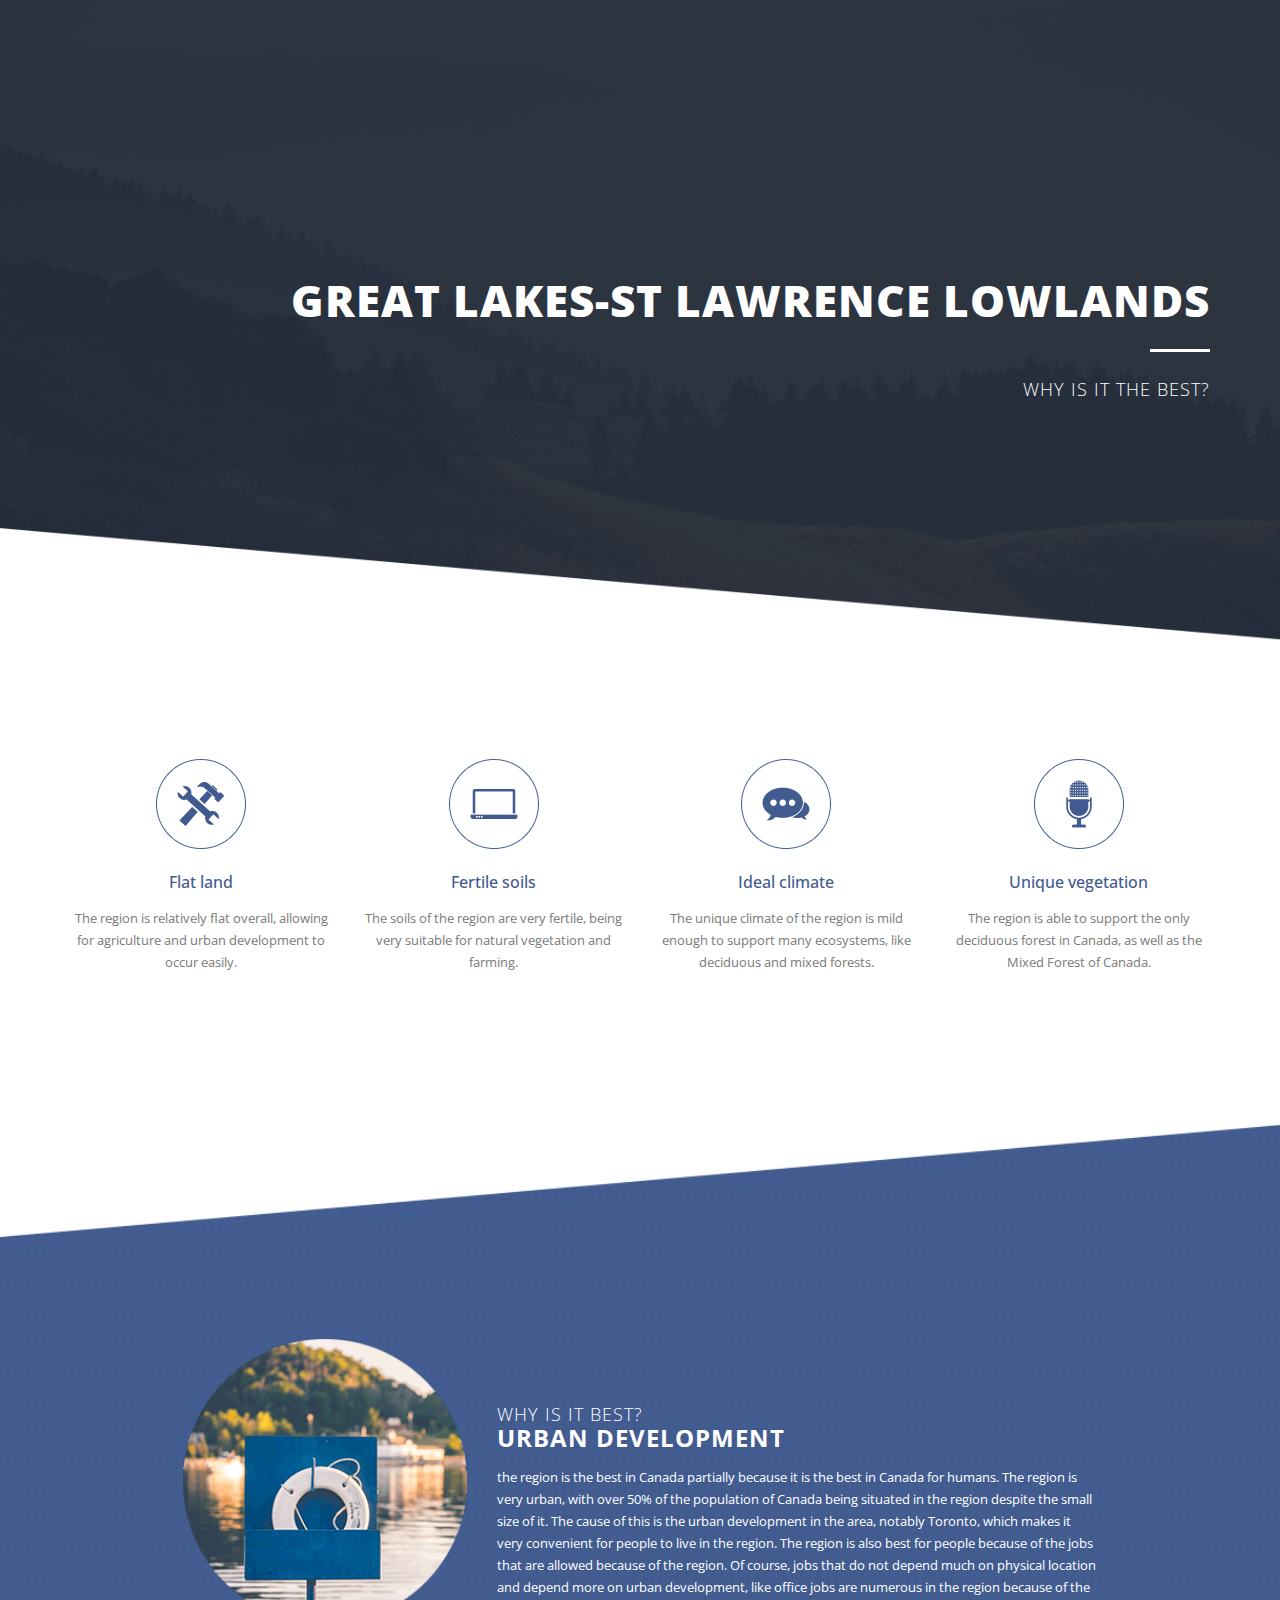
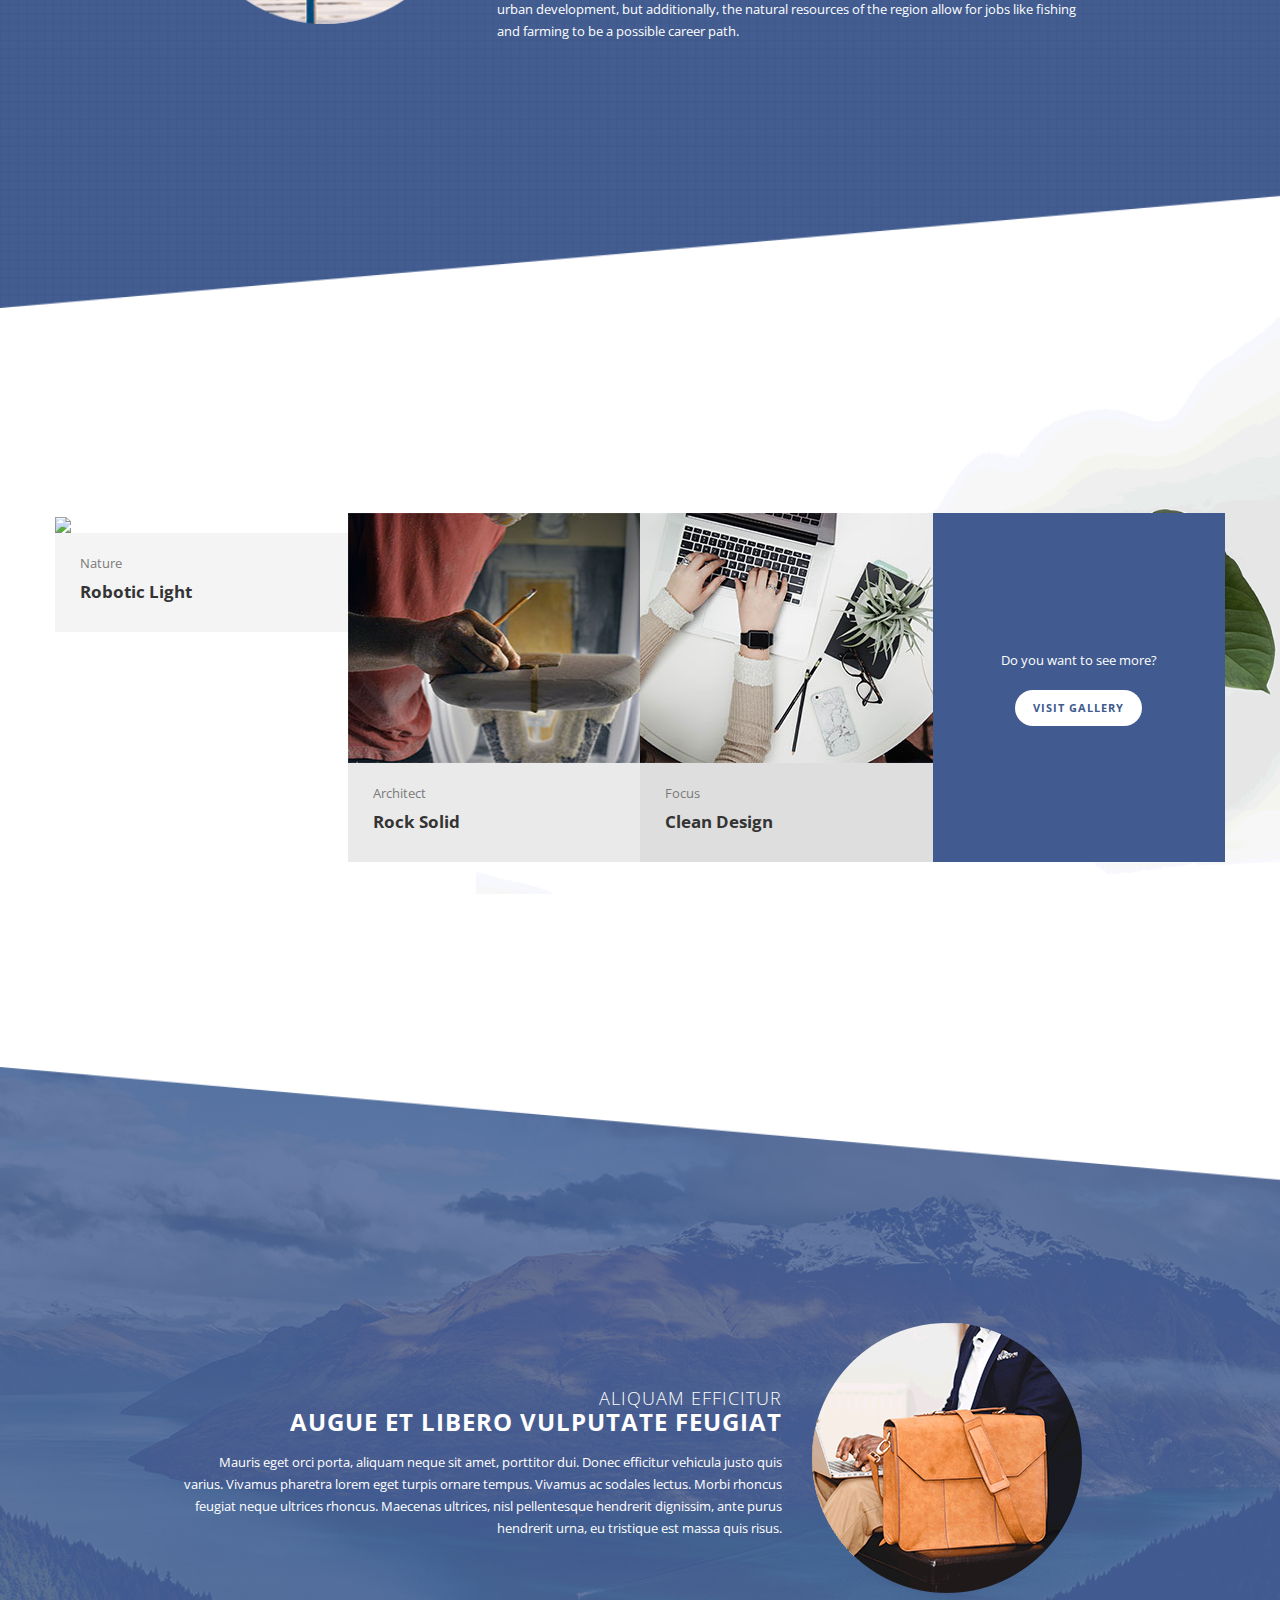
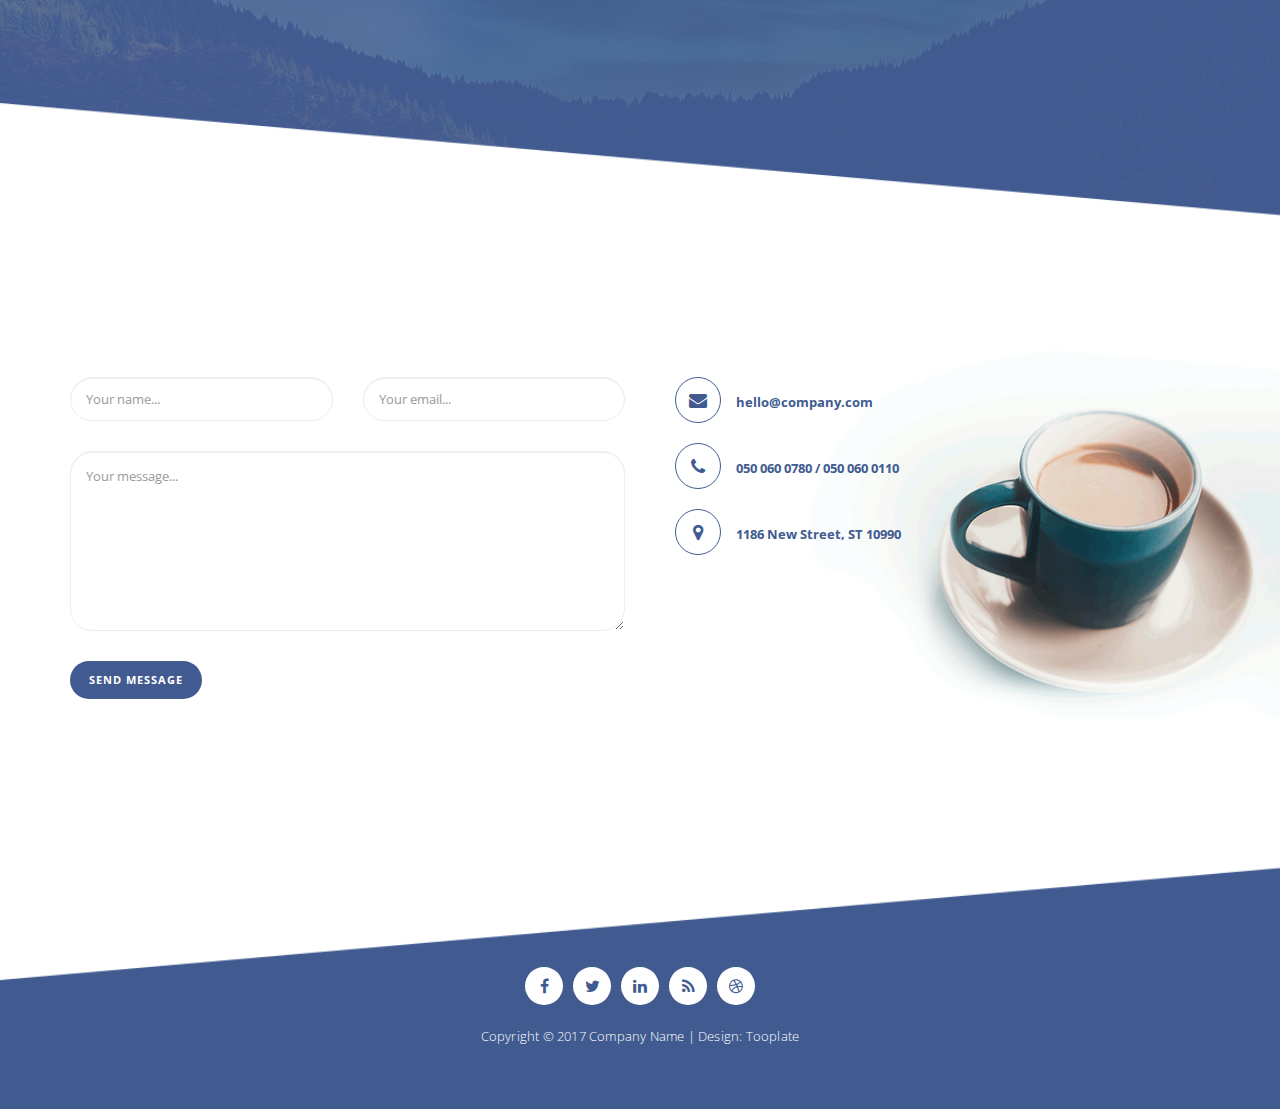
==== 2091_ziggy/index.html @ ff15c9c8 "Add files via upload" ====
<!doctype html>
<!--[if lt IE 7]>      <html class="no-js lt-ie9 lt-ie8 lt-ie7" lang=""> <![endif]-->
<!--[if IE 7]>         <html class="no-js lt-ie9 lt-ie8" lang=""> <![endif]-->
<!--[if IE 8]>         <html class="no-js lt-ie9" lang=""> <![endif]-->
<!--[if gt IE 8]><!--> <html class="no-js" lang=""> <!--<![endif]-->
    <head>
        <meta charset="utf-8">
        <meta http-equiv="X-UA-Compatible" content="IE=edge,chrome=1">
<!--

Template 2091 Ziggy

http://www.tooplate.com/view/2091-ziggy

-->
        <title>Ziggy HTML Template</title>
        <meta name="description" content="">
        <meta name="viewport" content="width=device-width, initial-scale=1">
        
        <link href="https://fonts.googleapis.com/css?family=Open+Sans:300,400,600,700,800" rel="stylesheet">
        <link rel="apple-touch-icon" href="apple-touch-icon.png">

        <link rel="stylesheet" href="css/bootstrap.min.css">
        <link rel="stylesheet" href="css/bootstrap-theme.min.css">
        <link rel="stylesheet" href="css/fontAwesome.css">
        <link rel="stylesheet" href="css/tooplate-style.css">

        <script src="js/vendor/modernizr-2.8.3-respond-1.4.2.min.js"></script>
    </head>
    <body>
        

        <section class="first-section">
          <div class="container">
            <div class="row">
              <div class="col-md-12">
                <div class="text-content">
                  <h2>Great Lakes-St Lawrence Lowlands</h2>
                  <div class="line-dec"></div>
                  <span>Why is it the best?</span>
                </div>
              </div>
            </div>
          </div>
        </section>

        <section class="second-section">
          <div class="container">
            <div class="row">
              <div class="col-md-3 col-sm-6">
                <div class="service-item">
                  <div class="icon">
                    <img src="img/first-icon.png" alt="">
                  </div>
                  <h4>Flat land</h4>
                  <p>The region is relatively flat overall, allowing for agriculture and urban development to occur easily.</p>
                </div>
              </div>
              <div class="col-md-3 col-sm-6">
                <div class="service-item">
                  <div class="icon">
                    <img src="img/second-icon.png" alt="">
                  </div>
                  <h4>Fertile soils</h4>
                  <p>The soils of the region are very fertile, being very suitable for natural vegetation and farming.</p>
                </div>
              </div>
              <div class="col-md-3 col-sm-6">
                <div class="service-item">
                  <div class="icon">
                    <img src="img/third-icon.png" alt="">
                  </div>
                  <h4>Ideal climate</h4>
                  <p>The unique climate of the region is mild enough to support many ecosystems, like deciduous and mixed forests.</p>
                </div>
              </div>
              <div class="col-md-3 col-sm-6">
                <div class="service-item">
                  <div class="icon">
                    <img src="img/fourth-icon.png" alt="">
                  </div>
                  <h4>Unique vegetation</h4>
                  <p>The region is able to support the only deciduous forest in Canada, as well as the Mixed Forest of Canada.</p>
                </div>
              </div>
            </div>
          </div>
        </section>

        <section class="third-section">
          <div class="container">
            <div class="row">
              <div class="col-md-10 col-md-offset-1">
                <div class="left-image col-md-4">
                  <img src="img/left-image.png" alt="">
                </div>
                <div class="right-text col-md-8">
                  <h4><em>Why is it best?</em><br>Urban Development</h4>
                  <p>the region is the best in Canada partially because it is the best in Canada for humans. The region is very urban, with over 50% of the population of Canada being situated in the region despite the small size of it. The cause of this is the urban development in the area, notably Toronto, which makes it very convenient for people to live in the region. The region is also best for people because of the jobs that are allowed because of the region. Of course, jobs that do not depend much on physical location and depend more on urban development, like office jobs are numerous in the region because of the urban development, but additionally, the natural resources of the region allow for jobs like fishing and farming to be a possible career path. 
                  </p>
                </div>
              </div>
            </div>
          </div>
        </section>

        <section class="fourth-section">
          <div class="container">
            <div class="row">
              <div class="col-md-3 col-sm-6">
                <div class="portfolio-item first-item">
                  <div class="image">
                    <a href="https://www.nps.gov/im/ncrn/images/I-M_20061027_AutumnColors_51_lg.jpg?maxwidth=1200&autorotate=false" data-lightbox="image-1"><img src="https://www.nps.gov/im/ncrn/images/I-M_20061027_AutumnColors_51_lg.jpg?maxwidth=1200&autorotate=false"></a>
                  </div>
                  <div class="text">
                    <span>Nature</span>
                    <h4>Robotic Light</h4>
                  </div>
                </div>
              </div>
              <div class="col-md-3 col-sm-6">
                <div class="portfolio-item second-item">
                  <div class="image">
                    <a href="img/02-big-item.jpg" data-lightbox="image-1"><img src="img/second-item.jpg"></a>
                  </div>
                  <div class="text">
                    <span>Architect</span>
                    <h4>Rock Solid</h4>
                  </div>
                </div>
              </div>
              <div class="col-md-3 col-sm-6">
                <div class="portfolio-item third-item">
                  <div class="image">
                    <a href="img/03-big-item.jpg" data-lightbox="image-1"><img src="img/third-item.jpg"></a>
                  </div>
                  <div class="text">
                    <span>Focus</span>
                    <h4>Clean Design</h4>
                  </div>
                </div>
              </div>
              <div class="col-md-3 col-sm-6">
                <div class="send-to-portfolio">
                  <span>Do you want to see more?</span>
                  <div class="primary-button">
                    <a href="portfolio-page.html">Visit gallery</a>
                  </div>
                </div>
              </div>
            </div>
          </div>
        </section>

        <section class="fivth-section">
          <div class="container">
            <div class="row">
              <div class="col-md-10 col-md-offset-1"> 
                <div class="left-text col-md-8">
                  <h4><em>Aliquam efficitur</em><br>augue et libero vulputate feugiat</h4>
                  <p>Mauris eget orci porta, aliquam neque sit amet, porttitor dui. Donec efficitur vehicula justo quis varius. Vivamus pharetra lorem eget turpis ornare tempus. Vivamus ac sodales lectus. Morbi rhoncus feugiat neque ultrices rhoncus. Maecenas ultrices, nisl pellentesque hendrerit dignissim, ante purus hendrerit urna, eu tristique est massa quis risus.</p>
                </div>
                <div class="right-image col-md-4">
                  <img src="img/right-image.png" alt="">
                </div>
              </div>
            </div>
          </div>
        </section>

        <section class="sixth-section">
          <div class="container">
            <div class="row">
              <div class="col-md-6">
                <div class="row">
                  <form id="contact" action="" method="post">
                    <div class="col-md-6">
                      <fieldset>
                        <input name="name" type="text" class="form-control" id="name" placeholder="Your name..." required>
                      </fieldset>
                    </div>
                    <div class="col-md-6">
                      <fieldset>
                        <input name="email" type="email" class="form-control" id="email" placeholder="Your email..." required>
                      </fieldset>
                    </div>
                    <div class="col-md-12">
                      <fieldset>
                        <textarea name="message" rows="6" class="form-control" id="message" placeholder="Your message..." required></textarea>
                      </fieldset>
                    </div>
                    <div class="col-md-12">
                      <fieldset>
                        <button type="submit" id="form-submit" class="btn">Send Message</button>
                      </fieldset>
                    </div>
                  </form>
                </div>
              </div>
              <div class="col-md-5">
                <div class="right-info">
                  <ul>
                    <li><a href="#"><i class="fa fa-envelope"></i>hello@company.com</a></li>
                    <li><a href="#"><i class="fa fa-phone"></i>050 060 0780 / 050 060 0110</a></li>
                    <li><a href="#"><i class="fa fa-map-marker"></i>1186 New Street, ST 10990</a></li>
                  </ul>
                </div>
              </div>
            </div>
          </div>
        </section>

        <footer>
          <div class="container">
            <div class="row">
              <div class="col-md-12">
                <ul>
                  <li><a href="#"><i class="fa fa-facebook"></i></a></li>
                  <li><a href="#"><i class="fa fa-twitter"></i></a></li>
                  <li><a href="#"><i class="fa fa-linkedin"></i></a></li>
                  <li><a href="#"><i class="fa fa-rss"></i></a></li>
                  <li><a href="#"><i class="fa fa-dribbble"></i></a></li>
                </ul>
                <p>Copyright &copy; 2017 Company Name 
                        
                        | Design: Tooplate</p>
              </div>
            </div>
          </div>
        </footer>

        <script src="//ajax.googleapis.com/ajax/libs/jquery/1.11.2/jquery.min.js"></script>
        <script>window.jQuery || document.write('<script src="js/vendor/jquery-1.11.2.min.js"><\/script>')</script>

        <script src="js/vendor/bootstrap.min.js"></script>

        <script src="js/plugins.js"></script>
        <script src="js/main.js"></script>

    </body>
</html>
---- 2091_ziggy/css/tooplate-style.css ----
/* 

Template 2091 Ziggy

http://www.tooplate.com/view/2091-ziggy

*/

/*============
BASIC STYLE
============*/

ul {
	padding: 0;
	margin: 0;
	list-style: none;
}

body {
	font-family: 'Open Sans', sans-serif;
}

p {
	font-size: 13px;
	color: #7a7a7a;
	line-height: 22px;
}

.primary-button a {
	text-decoration: none;
	padding: 10px 18px;
	display: inline-block;
	border-radius: 24px;
	font-size: 11px;
	text-transform: uppercase;
	font-weight: 700;
	letter-spacing: 1px;
}


/* ======================
----- FIRST SECTION------
=======================*/

.first-section {
	background-image: url(../img/first-section-bg.png);
	background-size: cover;
	width: 100%;
	background-repeat: no-repeat;
	padding: 20% 0px 20% 0px;
}

.first-section .text-content {
	text-align: right;
	color: #fff;
}

.first-section .text-content h2 {
	font-size: 44px;
	text-transform: uppercase;
	font-weight: 900;
	letter-spacing: 1px;
}

.first-section .text-content .line-dec {
	width: 60px;
	height: 3px;
	background-color: #fff;
	margin: 25px 0px 25px auto;
}

.first-section .text-content span {
	font-size: 18px;
	text-transform: uppercase;
	font-weight: 300;
	letter-spacing: 1px;
}


/* ======================
---- SECOND SECTION------
=======================*/

.second-section {
	padding: 100px 0px;
}

.second-section .service-item {
	text-align: center;
}

.second-section .service-item .icon img {
	max-width: 100%;
	overflow: hidden;
}

.second-section h4 {
	font-size: 16px;
	color: #415b90;
	margin-top: 25px;
	margin-bottom: 15px;
}


/* ======================
----- THIRD SECTION------
=======================*/

.third-section {
	background-image: url(../img/third-section-bg.png);
	background-size: cover;
	width: 100%;
	background-repeat: no-repeat;
	padding: 20% 0px;
}

.third-section .left-image img {
	width: 100%;
	overflow: hidden;
	text-align: center;
}

.third-section .right-text {
	display: inline;
}

.third-section em {
	font-size: 18px;
	font-style: normal;
	font-weight: 300;
}

.third-section h4 {
	margin-top: 60px;
	color: #fff;
	font-size: 24px;
	font-weight: 700;
	text-transform: uppercase;
	letter-spacing: 1px;
}

.third-section p {
	color: #fff;
	margin-top: 15px;
}


/* ======================
---- FOURTH SECTION -----
=======================*/

.fourth-section {
	background-image: url(../img/fourth-section-bg.png);
	background-size: cover;
	width: 100%;
	background-repeat: no-repeat;
	padding: 16% 0px;
}

.fourth-section .col-md-3 {
	padding-left: 0px;
	padding-right: 0px;
}

.fourth-section .portfolio-item img {
	width: 100%;
	overflow: hidden;
}

.fourth-section .first-item .text {
	background-color: #f4f4f4;
}

.fourth-section .second-item .text {
	background-color: #eaeaea;
}

.fourth-section .third-item .text {
	background-color: #dedede;
}

.fourth-section .portfolio-item .text {
	padding: 20px 25px;
}

.fourth-section .portfolio-item .text span {
	font-size: 13px;
	color: #7a7a7a;
}

.fourth-section .portfolio-item .text h4 {
	font-size: 17px;
	color: #343434;
	font-weight: 700;
}

.fourth-section .send-to-portfolio {
	background-color: #415b90;
	text-align: center;
	padding:  46.7% 0px;
}

.fourth-section .send-to-portfolio span {
	display: inline-block;
	font-size: 13px;
	color: #fff;
}

.fourth-section .send-to-portfolio .primary-button {
	margin-top: 20px;
}

.fourth-section .send-to-portfolio .primary-button a {
	background-color: #fff;
	color: #415b90;
}

.fourth-section .send-to-portfolio .primary-button a:hover {
	background-color: #22304d;
	color: #fff;
	transition: all 0.3s;
}


/* ======================
----- FIVTH SECTION------
=======================*/

.fivth-section {
	background-image: url(../img/fivth-section-bg.png);
	background-size: cover;
	width: 100%;
	background-repeat: no-repeat;
	padding: 20% 0px;
}

.fivth-section .right-image {
	display: inline;
}

.fivth-section .right-image img {
	max-width: 100%;
	overflow: hidden;
	text-align: center;
}

.fivth-section .left-text {
	display: inline;
	text-align: right;
}

.fivth-section em {
	font-size: 18px;
	font-style: normal;
	font-weight: 300;
}

.fivth-section h4 {
	margin-top: 60px;
	color: #fff;
	font-size: 24px;
	font-weight: 700;
	text-transform: uppercase;
	letter-spacing: 1px;
}

.fivth-section p {
	color: #fff;
	margin-top: 15px;
}


/* ======================
----- SIXTH SECTION------
=======================*/

.sixth-section {
	background-image: url(../img/sixth-section-bg.png);
	background-size: cover;
	width: 100%;
	background-repeat: no-repeat;
	padding: 10% 0px;
}

.sixth-section input {
	padding-left: 15px;
	font-size: 13px;
	color: #7a7a7a;
	border: 1px solid #eee;
	outline: none;
	height: 44px;
	border-radius: 22px;
	width: 100%;
	margin-bottom: 30px;
}

.sixth-section textarea {
	border-radius: 22px;
	border: 1px solid #eee;
	padding: 15px;
	font-size: 13px;
	color: #7a7a7a;
	outline: none;
	margin-bottom: 25px;
	height: 180px;
	max-height: 250px;
	width: 100%;
	max-width: 100%;
	max-height: 240px;
	display: inline-block;
}

.sixth-section button {
	text-decoration: none;
	padding: 10px 18px;
	display: inline-block;
	border-radius: 24px;
	font-size: 11px;
	text-transform: uppercase;
	font-weight: 700;
	background-color: #415b90;
	color: #fff;
	letter-spacing: 1px;
}

.sixth-section button:hover {
	color: #fff;
	background-color: #22304d;
	transition: all 0.3s;
}

.sixth-section .right-info {
	margin-left: 20px;
}

.sixth-section .right-info ul {
	padding: 0;
	margin: 0;
	list-style: none;
}

.sixth-section .right-info ul li {
	display: block;
	font-size: 13px;
	font-weight: 700;
	color: #415b90;
	margin-bottom: 20px;
}

.sixth-section .right-info ul li a {
	text-decoration: none;
	color: #415b90;
}

.sixth-section .right-info ul li i {
	margin-right: 15px;
	display: inline-block;
	width: 46px;
	height: 46px;
	line-height: 46px;
	text-align: center;
	color: #415b90;
	border-radius: 50%;
	border: 1px solid #415b90;
	font-size: 18px;
}

/* ======================
----- FOOTER SECTION ----
=======================*/

footer {
	text-align: center;
	background-image: url(../img/footer-bg.png);
	background-size: cover;
	width: 100%;
	background-repeat: no-repeat;
	padding: 11% 0px 4% 0px;
}

footer ul {
	padding: 0;
	margin: 0;
	list-style: none;
}

footer ul li {
	display: inline-block;
	margin: 0 3px;
}

footer ul li a {
	font-size: 16px;
	color: #415b90;
	display: inline-block;
	width: 38px;
	height: 38px;
	line-height: 38px;
	text-align: center;
	background-color: #fff;
	border-radius: 50%;
}

footer ul li a:hover {
	background-color: #22304d;
	color: #415b90;
	transition: all 0.3s;
}

footer p {
	margin-top: 20px;
	font-size: 13px;
	font-weight: 300;
	letter-spacing: 0.2px;
	color: #fff;
}

footer em {
	font-style: normal;
	font-weight: 600;
}

footer a {
	color: #fff;
}

footer a:hover {
	color: #3CF;
}


/* =====================
----- GALLERY PAGE -----
======================*/

.first-gallery-section {
	background-image: url(../img/heading-bg.png);
	background-size: cover;
	width: 100%;
	background-repeat: no-repeat;
	padding: 10% 0px 15% 0px;
}

.first-gallery-section .text-content {
	text-align: right;
	color: #fff;
}

.first-gallery-section .text-content h2 {
	font-size: 44px;
	text-transform: uppercase;
	font-weight: 900;
	letter-spacing: 1px;
}

.first-gallery-section .text-content .line-dec {
	width: 60px;
	height: 3px;
	background-color: #fff;
	margin: 25px 0px 25px auto;
}

.first-gallery-section .text-content span {
	font-size: 18px;
	text-transform: uppercase;
	font-weight: 300;
	letter-spacing: 1px;
}

.send-to-home  {
	margin-top: 100px;
	margin-bottom: 50px;
}

.send-to-home .back-to-home {
	background-color: #415b90;
	text-align: center;
	padding: 45px 0px;
}

.send-to-home .back-to-home span {
	display: inline-block;
	font-size: 13px;
	color: #fff;
}

.send-to-home .back-to-home .primary-button {
	margin-top: 20px;
}

.send-to-home .back-to-home .primary-button a {
	background-color: #fff;
	color: #415b90;
}

.send-to-home .back-to-home .primary-button a:hover {
	background-color: #22304d;
	color: #fff;
	transition: all 0.3s;
}

.filter-categories {
  text-align: center;
  margin-bottom: 20px;
  margin-top: 10px;
}

.filter-categories ul li {
  margin: 0px 5px 15px 5px;
  display: inline-block;
}

.filter-categories ul li span {
  cursor: pointer;
  color: #7a7a7a;
  border-radius: 25px;
  background: white;
  display: inline-block;
  border: 1px solid #ddd;
  padding: 10px 18px;
  font-size: 11px;
  text-transform: uppercase;
  font-weight: 700;
}

.filter-categories ul li.active span {
  background: #415b90;
  color: white;
  border: 1px solid #415b90;
}

.projects-holder .mix {
  display: none;
}

.content-wrapper {
	margin-bottom: 100px;
	text-align: center;
}

.content-wrapper .portfolio-items {
	margin-top: 30px;
}

.content-wrapper ul {
	padding: 0;
	margin: 0;
	list-style: none;
}

.content-wrapper .project-item {
	margin-top: 25px;
}

.content-wrapper .project-item img {
	width: 100%;
	overflow: hidden;
}

.content-wrapper .project-item .text {
	text-align: left;
	padding: 20px 25px;
	background-color: #f4f4f4;
}

.content-wrapper .project-item .text span {
	font-size: 13px;
	color: #7a7a7a;
}

.content-wrapper .project-item .text h4 {
	font-size: 17px;
	color: #343434;
	font-weight: 700;
}


/* ======================
-- RESPONSIVE SECTION ---
=======================*/

@media (max-width: 1200px){

	.fourth-section .send-to-portfolio {
		padding:  47.5% 0px;
	}

	.gallery-page .portfolio-items  {
		margin-right: 15px;
	}

}

@media (max-width: 992px){

	.fourth-section .send-to-portfolio {
		padding:  45.8% 0px;
	}

	.third-section {
		text-align: center;
	}

	.third-section .right-text {
		text-align: left;
	}

	.third-section .left-image img {
		width: 50%;
	}

	.fivth-section {
		text-align: center;
	}

	.fivth-section .left-text {
		text-align: left;
	}

	.fivth-section .right-image img {
		margin-top: 30px;
		width: 50%;
	}

	.sixth-section .right-info {
		text-align: left;
		margin-left: 0px;
		margin-top: 45px;
	}

}

@media (max-width: 850px){

	.send-to-home  {
		margin-top: 80px;
	}

	.first-gallery-section {
		padding: 10% 0px 40% 0px;
	}

	.first-section {
		padding: 150px 0px 200px 0px;
	}

	.first-section .text-content {
		text-align: center;
	}

	.first-section .text-content .line-dec {
		margin: 25px auto;
	}

	.second-section {
		padding: 50px 0px 0px 0px;
	}

	.second-section .service-item {
		margin-bottom: 50px;
	}

	.third-section {
		margin-top: -50px;
		text-align: center;
		padding: 250px 0px 150px 0px;
	}

	.third-section .right-text {
		text-align: left;
	}

	.fourth-section {
		padding: 150px 0px;
	}

	.fourth-section .col-md-3 {
		padding-left: 15px;
		padding-right: 15px;
	}

	.fourth-section .portfolio-item {
		margin-bottom: 30px;
	}

	.fourth-section .send-to-portfolio {
		padding:  46% 0px;
	}

	.fivth-section {
		text-align: center;
		padding: 50px 0px 250px 0px;
	}

	.fivth-section .left-text {
		text-align: left;
		margin-bottom: 30px;
		display: inline-block;
	}

	.sixth-section {
		text-align: center;
		padding: 0px 0px 0px 0px;
	}

	.sixth-section .right-info {
		text-align: left;
		margin-left: 0px;
		margin-top: 45px;
	}

	footer {
		margin-top: -50px;
		padding: 200px 0px 20px 0px;
	}
}


@media (max-width: 590px){

	.third-section {
		text-align: center;
	}

	.third-section .left-image img {
		width: 80%;
	}

	.fivth-section {
		text-align: center;
	}

	.fivth-section .right-image img {
		width: 80%;
	}
	
}

/*========================================
----------- LIGHT BOX STYLE ------------
========================================*/

/* Preload images */
body:after {
  content: url(../img/close.png) url(../img/loading.gif) url(../img/prev.png) url(../img/next.png);
  display: none;
}

body.lb-disable-scrolling {
  overflow: hidden;
}

.lightboxOverlay {
  position: absolute;
  top: 0;
  left: 0;
  z-index: 9999;
  background-color: black;
  filter: progid:DXImageTransform.Microsoft.Alpha(Opacity=80);
  opacity: 0.8;
  display: none;
}

.lightbox {
  position: absolute;
  margin-top: 5%;
  left: 0;
  width: 100%;
  z-index: 10000;
  text-align: center;
  line-height: 0;
  font-weight: normal;
}

.lightbox .lb-image {
  display: block;
  height: auto;
  max-width: inherit;
  max-height: none;
  border-radius: 3px;

  /* Image border */
  border: 4px solid white;
}

.lightbox a img {
  border: none;
}

.lb-outerContainer {
  position: relative;
  *zoom: 1;
  width: 250px;
  height: 250px;
  margin: 0 auto;
  border-radius: 4px;

  /* Background color behind image.
     This is visible during transitions. */
  background-color: white;
}

.lb-outerContainer:after {
  content: "";
  display: table;
  clear: both;
}

.lb-loader {
  position: absolute;
  top: 43%;
  left: 0;
  height: 25%;
  width: 100%;
  text-align: center;
  line-height: 0;
}

.lb-cancel {
  display: block;
  width: 32px;
  height: 32px;
  margin: 0 auto;
  background: url(../img/loading.gif) no-repeat;
}

.lb-nav {
  position: absolute;
  top: 0;
  left: 0;
  height: 100%;
  width: 100%;
  z-index: 10;
}

.lb-container > .nav {
  left: 0;
}

.lb-nav a {
  outline: none;
  background-image: url('[data-uri]');
}

.lb-prev, .lb-next {
  height: 100%;
  cursor: pointer;
  display: block;
}

.lb-nav a.lb-prev {
  width: 34%;
  left: 0;
  float: left;
  background: url(../img/prev.png) left 48% no-repeat;
  filter: progid:DXImageTransform.Microsoft.Alpha(Opacity=0);
  opacity: 0;
  -webkit-transition: opacity 0.6s;
  -moz-transition: opacity 0.6s;
  -o-transition: opacity 0.6s;
  transition: opacity 0.6s;
}

.lb-nav a.lb-prev:hover {
  filter: progid:DXImageTransform.Microsoft.Alpha(Opacity=100);
  opacity: 1;
}

.lb-nav a.lb-next {
  width: 64%;
  right: 0;
  float: right;
  background: url(../img/next.png) right 48% no-repeat;
  filter: progid:DXImageTransform.Microsoft.Alpha(Opacity=0);
  opacity: 0;
  -webkit-transition: opacity 0.6s;
  -moz-transition: opacity 0.6s;
  -o-transition: opacity 0.6s;
  transition: opacity 0.6s;
}

.lb-nav a.lb-next:hover {
  filter: progid:DXImageTransform.Microsoft.Alpha(Opacity=100);
  opacity: 1;
}

.lb-dataContainer {
  margin: 0 auto;
  padding-top: 5px;
  *zoom: 1;
  width: 100%;
  -moz-border-radius-bottomleft: 4px;
  -webkit-border-bottom-left-radius: 4px;
  border-bottom-left-radius: 4px;
  -moz-border-radius-bottomright: 4px;
  -webkit-border-bottom-right-radius: 4px;
  border-bottom-right-radius: 4px;
}

.lb-dataContainer:after {
  content: "";
  display: table;
  clear: both;
}

.lb-data {
  padding: 0 4px;
  color: #ccc;
}

.lb-data .lb-details {
  width: 85%;
  float: left;
  text-align: left;
  line-height: 1.1em;
}

.lb-data .lb-caption {
  font-size: 13px;
  font-weight: bold;
  line-height: 1em;
}

.lb-data .lb-caption a {
  color: #4ae;
}

.lb-data .lb-number {
  display: block;
  clear: left;
  padding-bottom: 1em;
  font-size: 12px;
  color: #999999;
}

.lb-data .lb-close {
  display: block;
  float: right;
  width: 30px;
  height: 30px;
  background: url(../img/close.png) top right no-repeat;
  text-align: right;
  outline: none;
  filter: progid:DXImageTransform.Microsoft.Alpha(Opacity=70);
  opacity: 0.7;
  -webkit-transition: opacity 0.2s;
  -moz-transition: opacity 0.2s;
  -o-transition: opacity 0.2s;
  transition: opacity 0.2s;
}

.lb-data .lb-close:hover {
  cursor: pointer;
  filter: progid:DXImageTransform.Microsoft.Alpha(Opacity=100);
  opacity: 1;
}
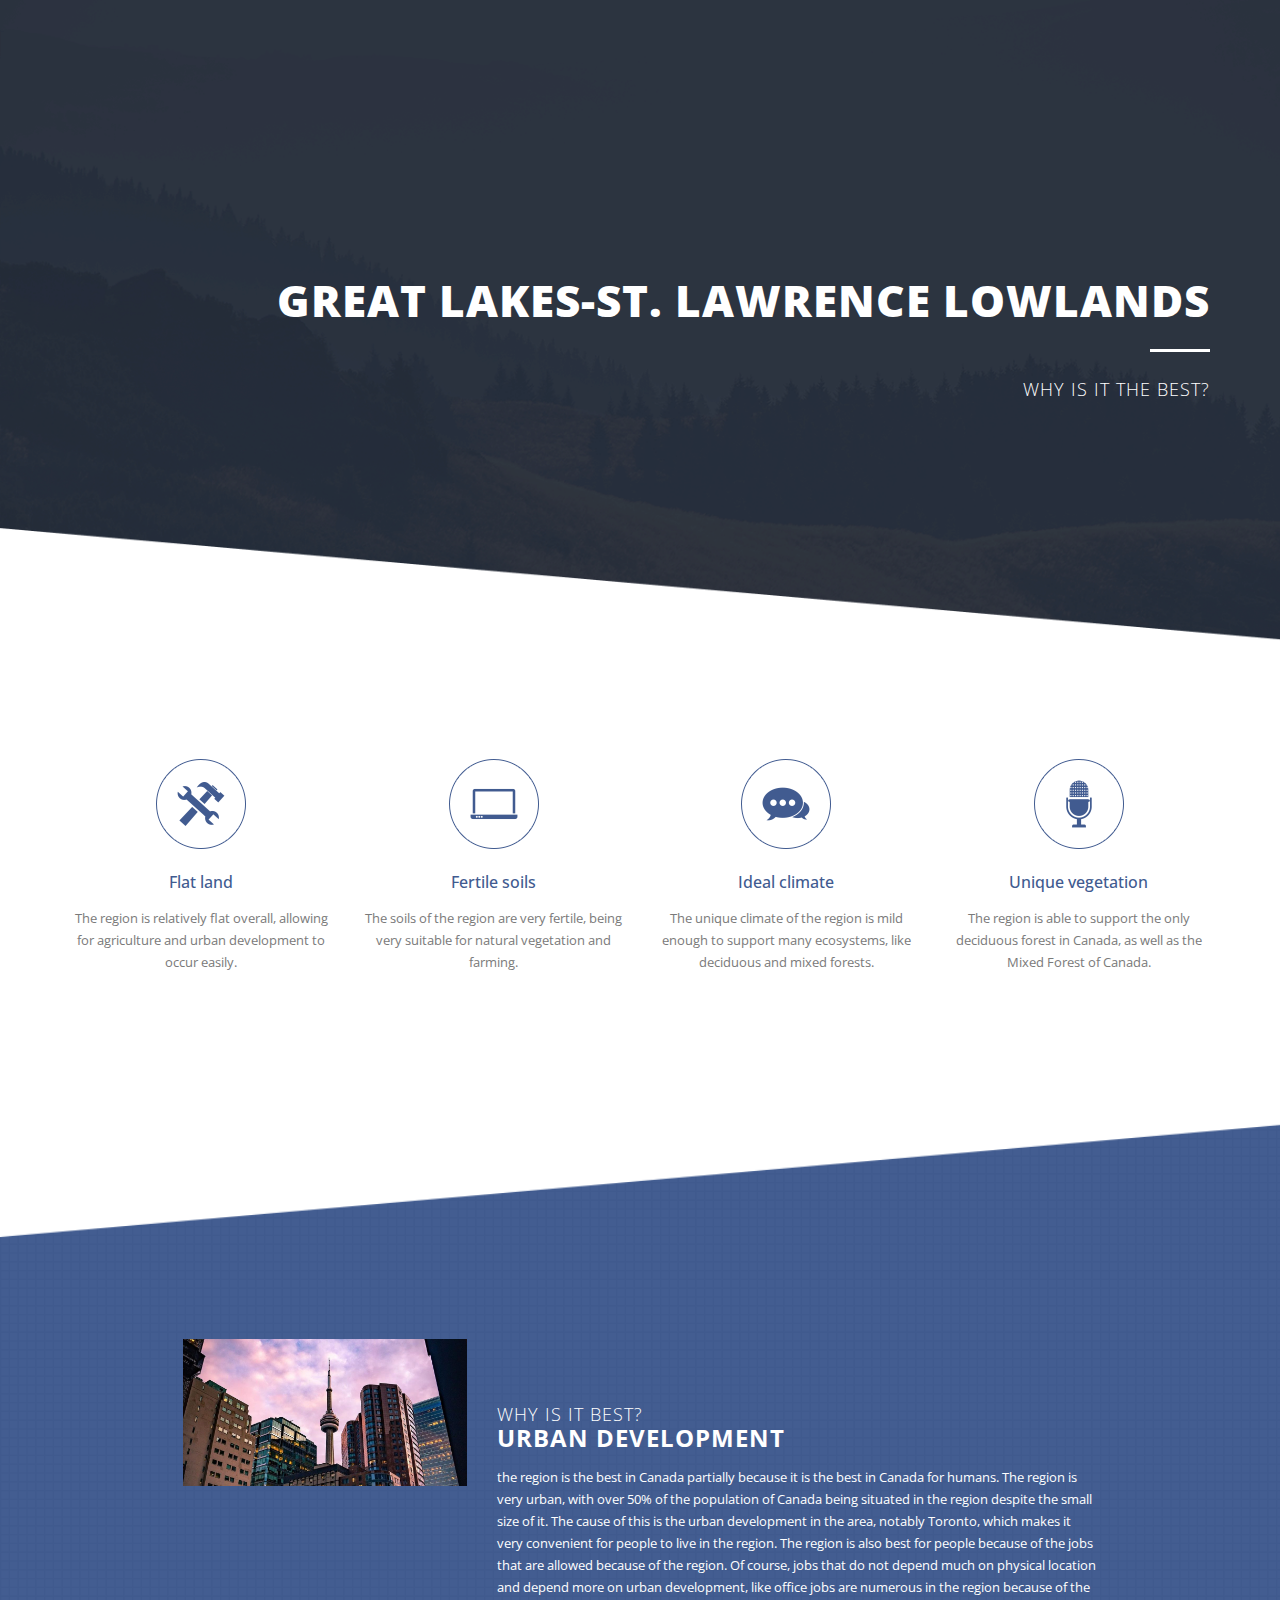
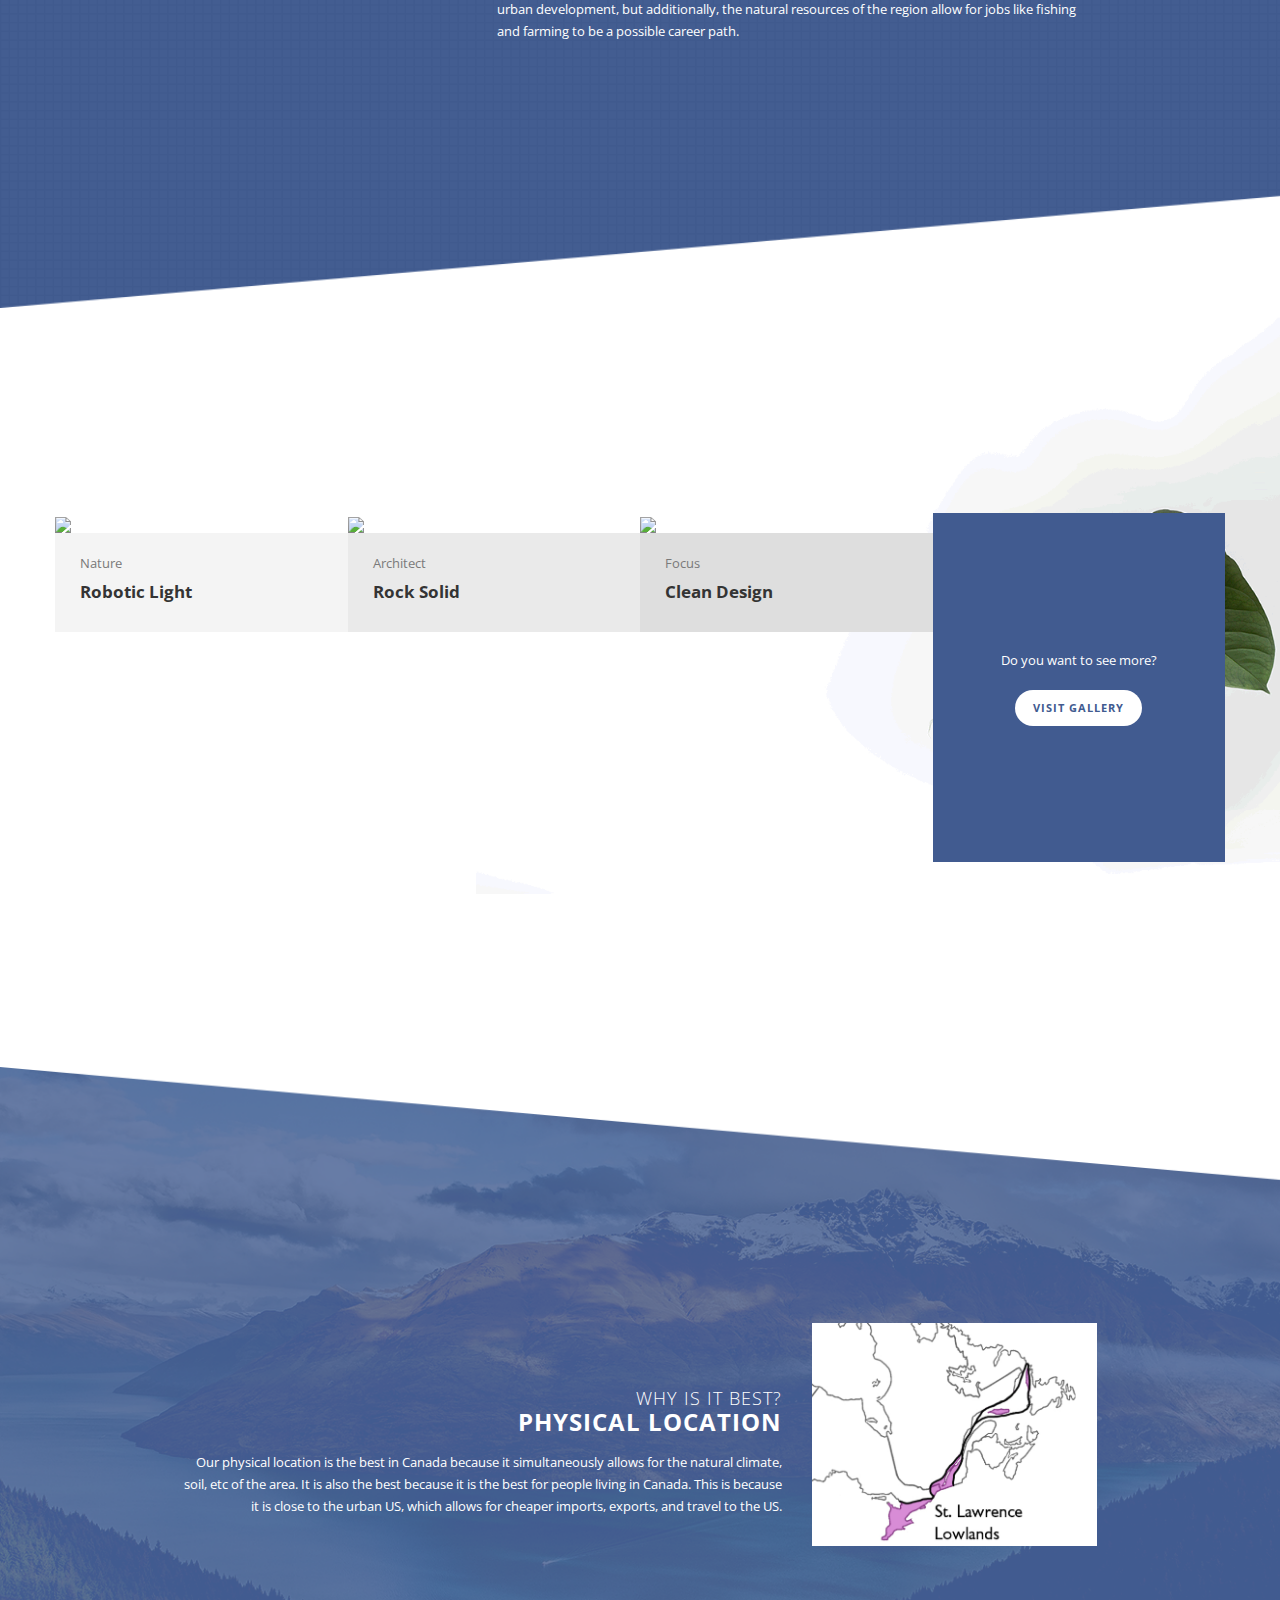
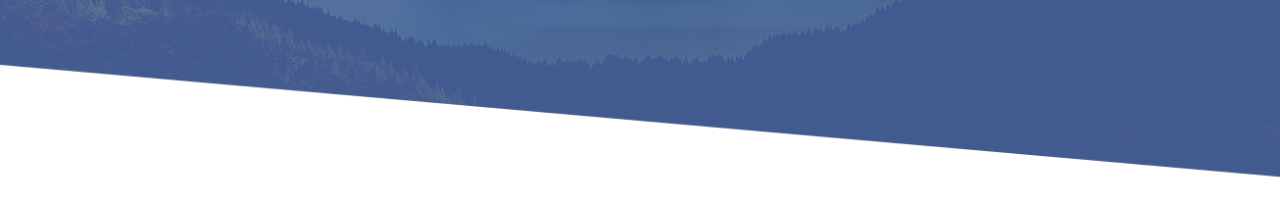
==== commit 22c445d5: "Update index.html" ====
--- a/2091_ziggy/index.html
+++ b/2091_ziggy/index.html
@@ -13,7 +13,7 @@
 http://www.tooplate.com/view/2091-ziggy
 
 -->
-        <title>Ziggy HTML Template</title>
+        <title>Great Lakes-St. Lawrence Lowlands</title>
         <meta name="description" content="">
         <meta name="viewport" content="width=device-width, initial-scale=1">
         
@@ -35,7 +35,7 @@
             <div class="row">
               <div class="col-md-12">
                 <div class="text-content">
-                  <h2>Great Lakes-St Lawrence Lowlands</h2>
+                  <h2>Great Lakes-St. Lawrence Lowlands</h2>
                   <div class="line-dec"></div>
                   <span>Why is it the best?</span>
                 </div>
@@ -92,7 +92,7 @@
             <div class="row">
               <div class="col-md-10 col-md-offset-1">
                 <div class="left-image col-md-4">
-                  <img src="img/left-image.png" alt="">
+                  <img src="img/toronto_skyline_fall-e1571626961378.jpg" alt="">
                 </div>
                 <div class="right-text col-md-8">
                   <h4><em>Why is it best?</em><br>Urban Development</h4>
@@ -121,7 +121,7 @@
               <div class="col-md-3 col-sm-6">
                 <div class="portfolio-item second-item">
                   <div class="image">
-                    <a href="img/02-big-item.jpg" data-lightbox="image-1"><img src="img/second-item.jpg"></a>
+                    <a href="https://i1.trekearth.com/photos/92007/downloads.jpg" data-lightbox="image-1"><img src="https://i1.trekearth.com/photos/92007/downloads.jpg"></a>
                   </div>
                   <div class="text">
                     <span>Architect</span>
@@ -132,7 +132,7 @@
               <div class="col-md-3 col-sm-6">
                 <div class="portfolio-item third-item">
                   <div class="image">
-                    <a href="img/03-big-item.jpg" data-lightbox="image-1"><img src="img/third-item.jpg"></a>
+                    <a href="https://stlawrencelowlands.files.wordpress.com/2013/11/7sm.jpg" data-lightbox="image-1"><img src="https://stlawrencelowlands.files.wordpress.com/2013/11/7sm.jpg"></a>
                   </div>
                   <div class="text">
                     <span>Focus</span>
@@ -157,77 +157,18 @@
             <div class="row">
               <div class="col-md-10 col-md-offset-1"> 
                 <div class="left-text col-md-8">
-                  <h4><em>Aliquam efficitur</em><br>augue et libero vulputate feugiat</h4>
-                  <p>Mauris eget orci porta, aliquam neque sit amet, porttitor dui. Donec efficitur vehicula justo quis varius. Vivamus pharetra lorem eget turpis ornare tempus. Vivamus ac sodales lectus. Morbi rhoncus feugiat neque ultrices rhoncus. Maecenas ultrices, nisl pellentesque hendrerit dignissim, ante purus hendrerit urna, eu tristique est massa quis risus.</p>
+                  <h4><em>Why is it best?</em><br>Physical Location</h4>
+                  <p>Our physical location is the best in Canada because it simultaneously allows for the natural climate, soil, etc of the area. It is also the best because it is the best for people living in Canada. This is because it is close to the urban US, which allows for cheaper imports, exports, and travel to the US. 
+                  </p>
                 </div>
                 <div class="right-image col-md-4">
-                  <img src="img/right-image.png" alt="">
+                  <img src="img/Capture.PNG" alt="">
                 </div>
               </div>
             </div>
           </div>
         </section>
 
-        <section class="sixth-section">
-          <div class="container">
-            <div class="row">
-              <div class="col-md-6">
-                <div class="row">
-                  <form id="contact" action="" method="post">
-                    <div class="col-md-6">
-                      <fieldset>
-                        <input name="name" type="text" class="form-control" id="name" placeholder="Your name..." required>
-                      </fieldset>
-                    </div>
-                    <div class="col-md-6">
-                      <fieldset>
-                        <input name="email" type="email" class="form-control" id="email" placeholder="Your email..." required>
-                      </fieldset>
-                    </div>
-                    <div class="col-md-12">
-                      <fieldset>
-                        <textarea name="message" rows="6" class="form-control" id="message" placeholder="Your message..." required></textarea>
-                      </fieldset>
-                    </div>
-                    <div class="col-md-12">
-                      <fieldset>
-                        <button type="submit" id="form-submit" class="btn">Send Message</button>
-                      </fieldset>
-                    </div>
-                  </form>
-                </div>
-              </div>
-              <div class="col-md-5">
-                <div class="right-info">
-                  <ul>
-                    <li><a href="#"><i class="fa fa-envelope"></i>hello@company.com</a></li>
-                    <li><a href="#"><i class="fa fa-phone"></i>050 060 0780 / 050 060 0110</a></li>
-                    <li><a href="#"><i class="fa fa-map-marker"></i>1186 New Street, ST 10990</a></li>
-                  </ul>
-                </div>
-              </div>
-            </div>
-          </div>
-        </section>
-
-        <footer>
-          <div class="container">
-            <div class="row">
-              <div class="col-md-12">
-                <ul>
-                  <li><a href="#"><i class="fa fa-facebook"></i></a></li>
-                  <li><a href="#"><i class="fa fa-twitter"></i></a></li>
-                  <li><a href="#"><i class="fa fa-linkedin"></i></a></li>
-                  <li><a href="#"><i class="fa fa-rss"></i></a></li>
-                  <li><a href="#"><i class="fa fa-dribbble"></i></a></li>
-                </ul>
-                <p>Copyright &copy; 2017 Company Name 
-                        
-                        | Design: Tooplate</p>
-              </div>
-            </div>
-          </div>
-        </footer>
 
         <script src="//ajax.googleapis.com/ajax/libs/jquery/1.11.2/jquery.min.js"></script>
         <script>window.jQuery || document.write('<script src="js/vendor/jquery-1.11.2.min.js"><\/script>')</script>
@@ -238,4 +179,4 @@
         <script src="js/main.js"></script>
 
     </body>
-</html>+</html>
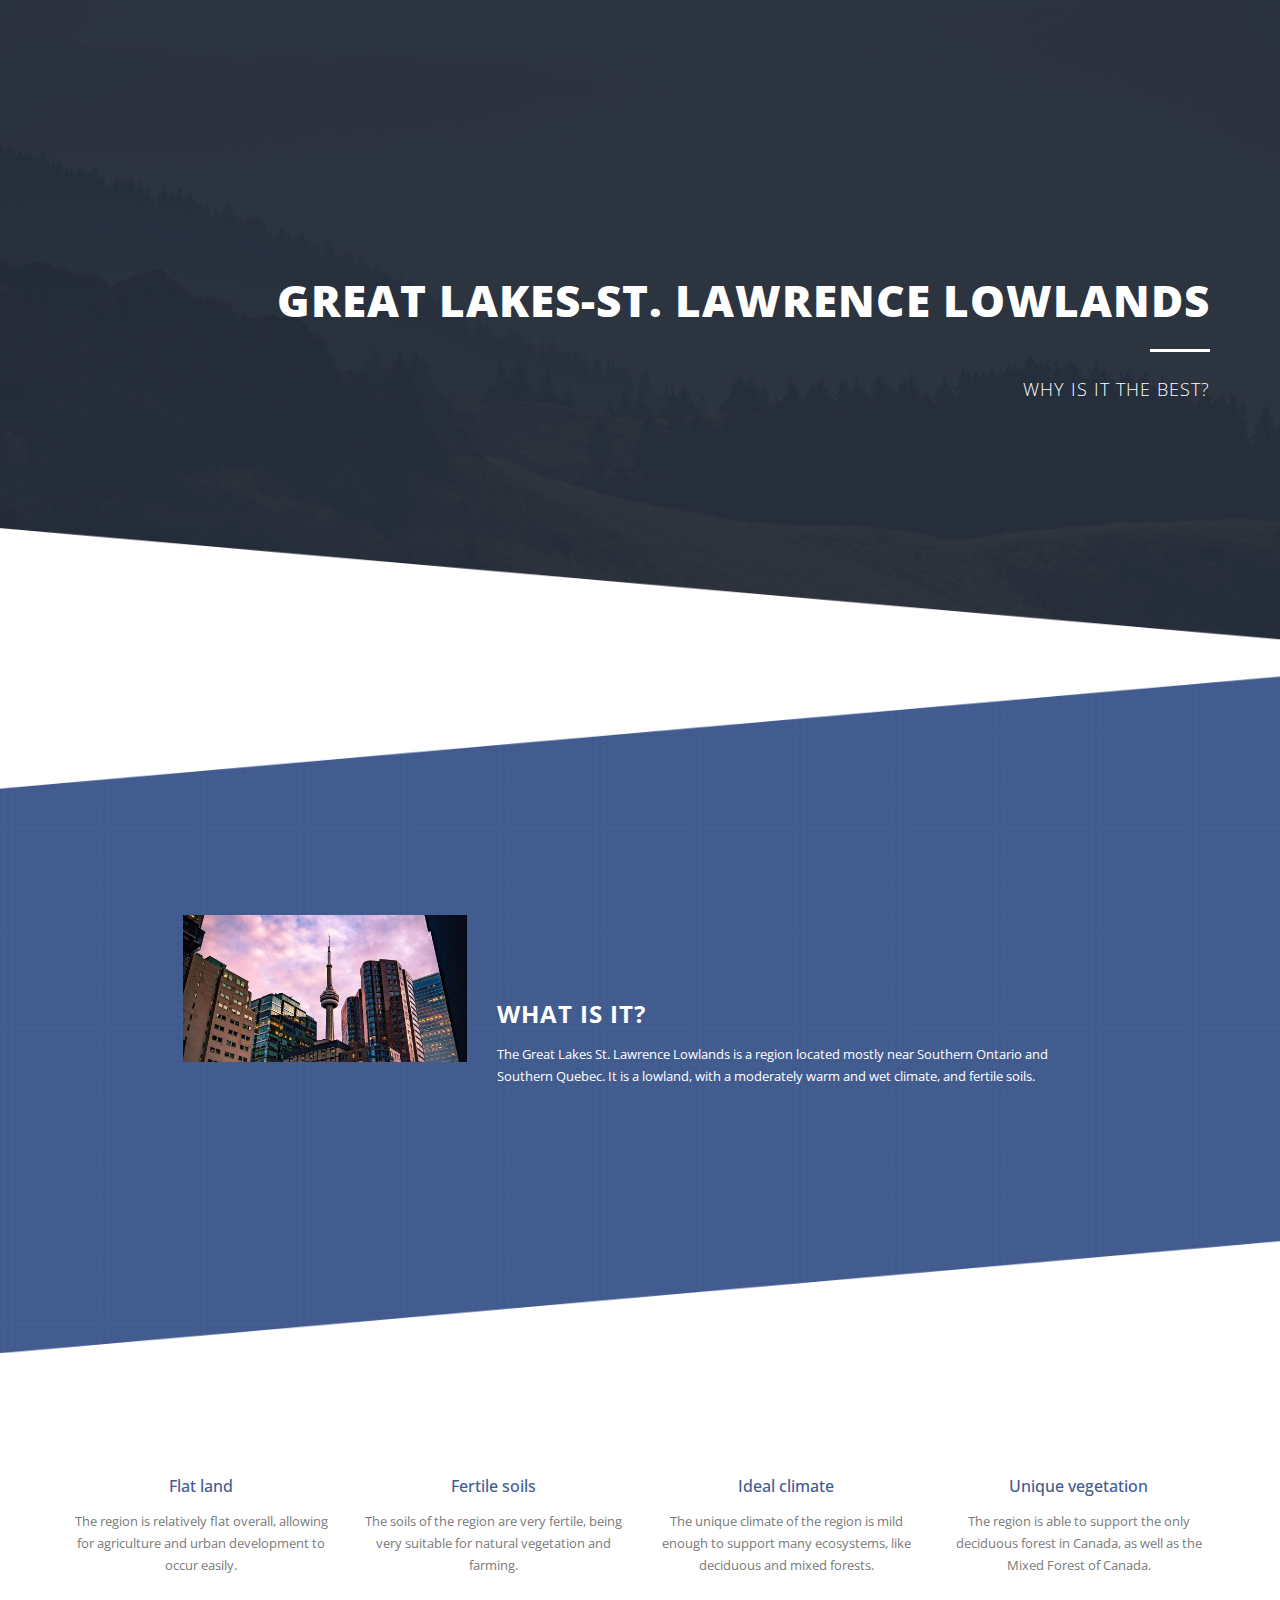
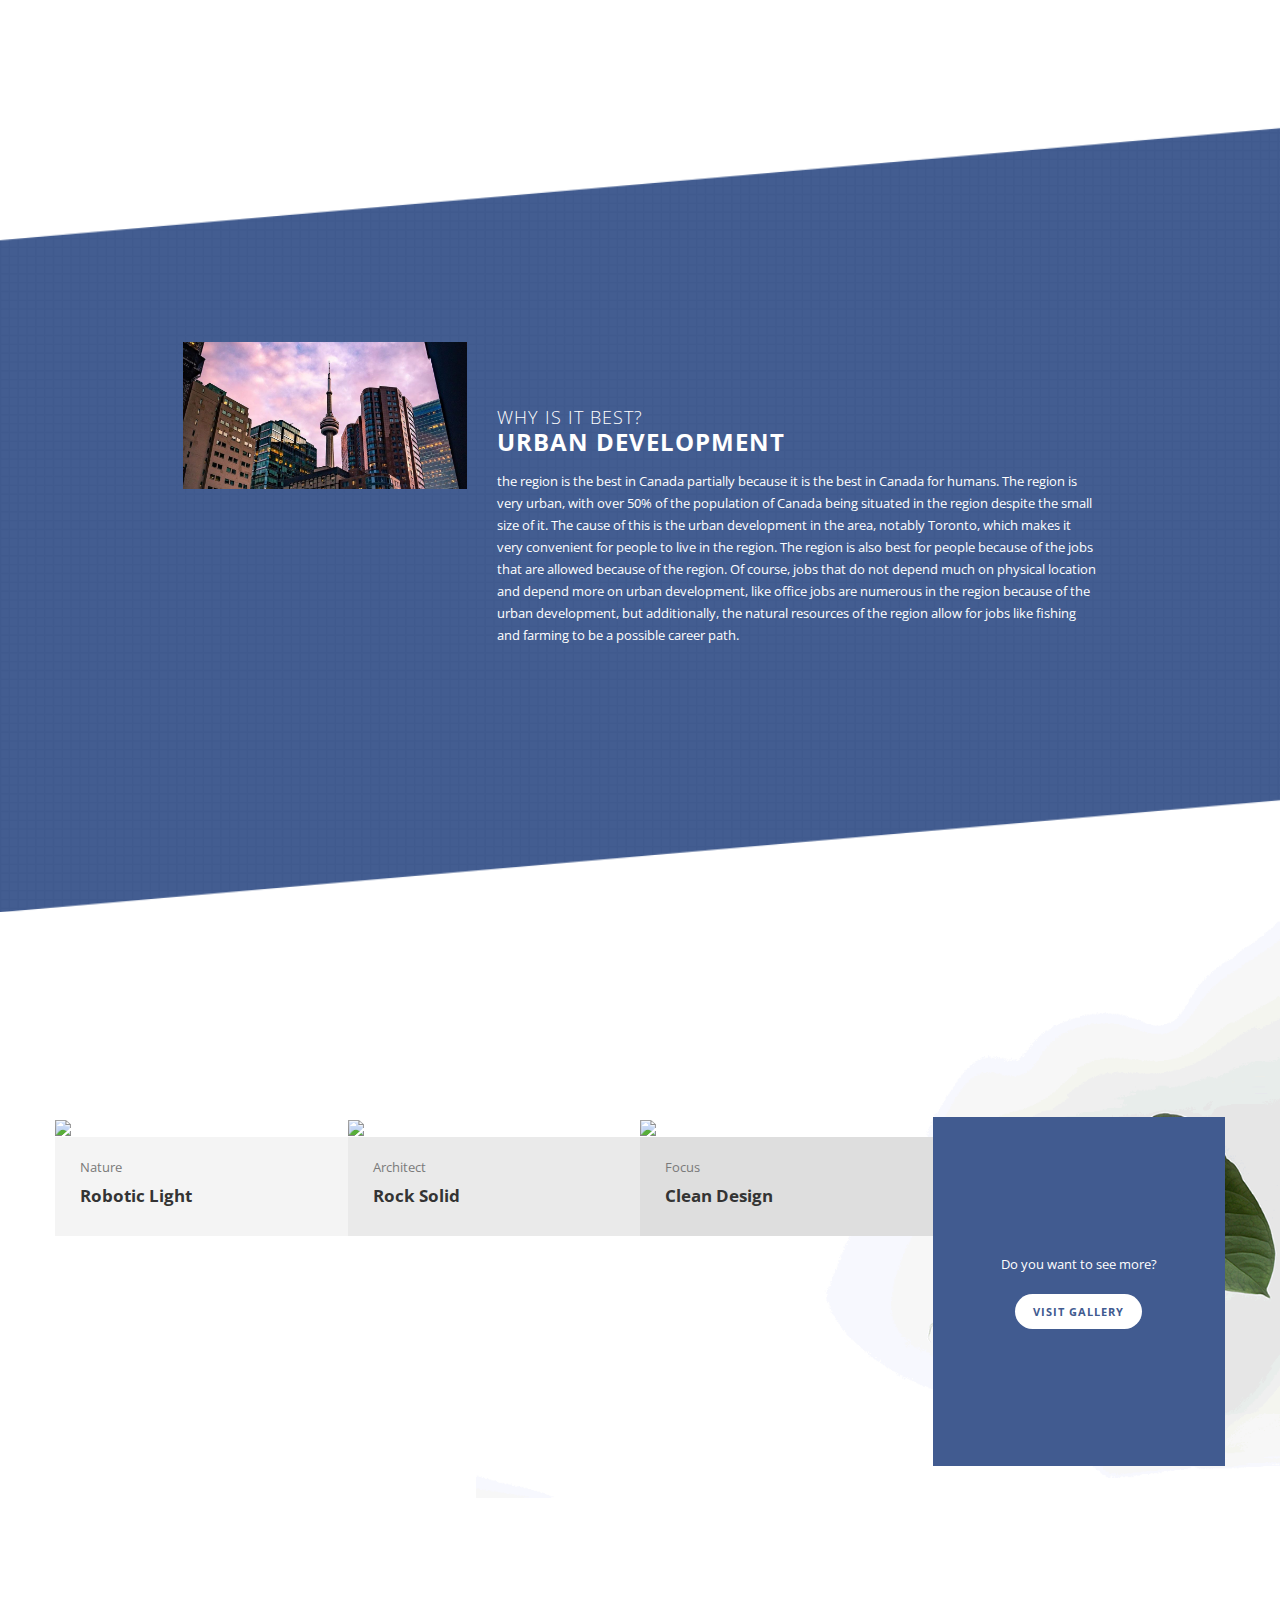
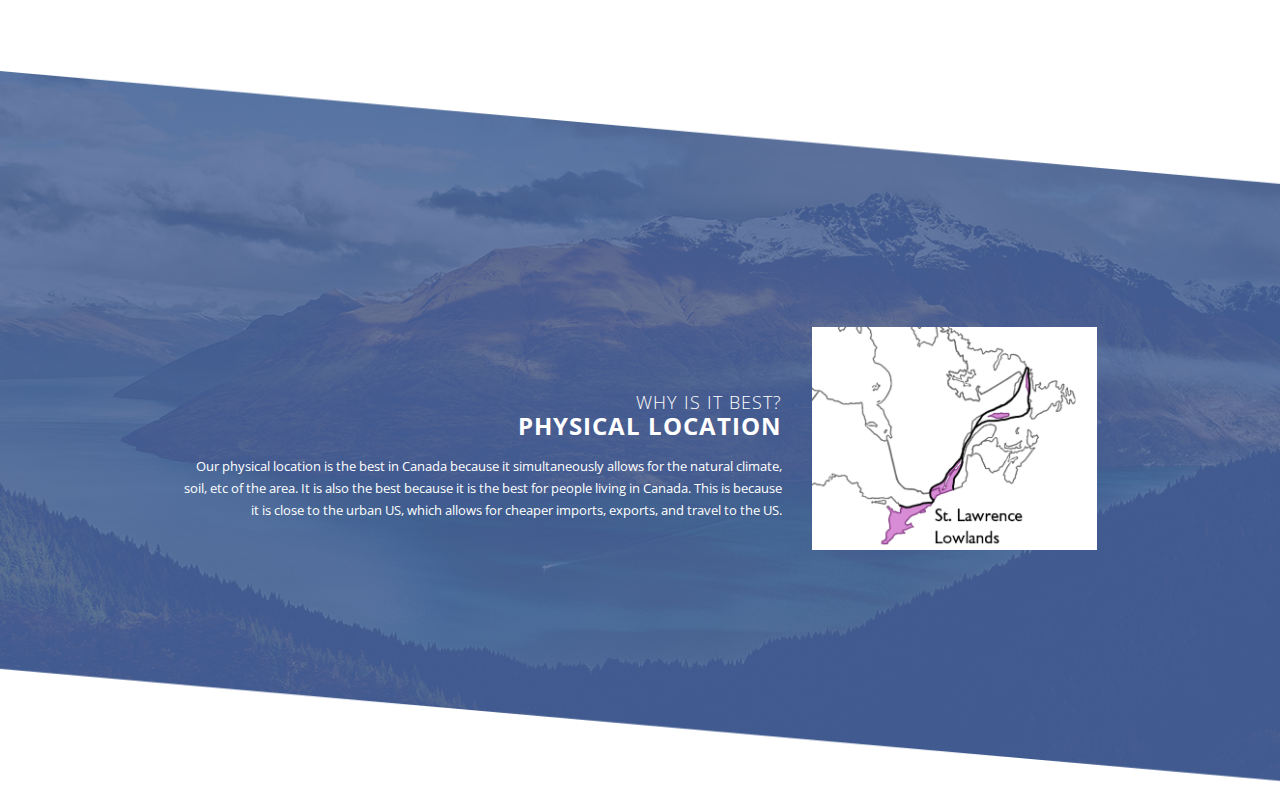
==== commit a279fb59: "Update index.html" ====
--- a/2091_ziggy/index.html
+++ b/2091_ziggy/index.html
@@ -13,6 +13,27 @@
 http://www.tooplate.com/view/2091-ziggy
 
 -->
+<link rel="apple-touch-icon-precomposed" sizes="57x57" href="favicomatic/apple-touch-icon-57x57.png" />
+<link rel="apple-touch-icon-precomposed" sizes="114x114" href="favicomatic/apple-touch-icon-114x114.png" />
+<link rel="apple-touch-icon-precomposed" sizes="72x72" href="favicomatic/apple-touch-icon-72x72.png" />
+<link rel="apple-touch-icon-precomposed" sizes="144x144" href="favicomatic/apple-touch-icon-144x144.png" />
+<link rel="apple-touch-icon-precomposed" sizes="60x60" href="favicomatic/apple-touch-icon-60x60.png" />
+<link rel="apple-touch-icon-precomposed" sizes="120x120" href="favicomatic/apple-touch-icon-120x120.png" />
+<link rel="apple-touch-icon-precomposed" sizes="76x76" href="favicomatic/apple-touch-icon-76x76.png" />
+<link rel="apple-touch-icon-precomposed" sizes="152x152" href="favicomatic/apple-touch-icon-152x152.png" />
+<link rel="icon" type="image/png" href="favicomatic/favicon-196x196.png" sizes="196x196" />
+<link rel="icon" type="image/png" href="favicomatic/favicon-96x96.png" sizes="96x96" />
+<link rel="icon" type="image/png" href="favicomatic/favicon-32x32.png" sizes="32x32" />
+<link rel="icon" type="image/png" href="favicomatic/favicon-16x16.png" sizes="16x16" />
+<link rel="icon" type="image/png" href="favicomatic/favicon-128.png" sizes="128x128" />
+<meta name="application-name" content="&nbsp;"/>
+<meta name="msapplication-TileColor" content="#FFFFFF" />
+<meta name="msapplication-TileImage" content="favicomatic/mstile-144x144.png" />
+<meta name="msapplication-square70x70logo" content="favicomatic/mstile-70x70.png" />
+<meta name="msapplication-square150x150logo" content="favicomatic/mstile-150x150.png" />
+<meta name="msapplication-wide310x150logo" content="favicomatic/mstile-310x150.png" />
+<meta name="msapplication-square310x310logo" content="favicomatic/mstile-310x310.png" />
+
         <title>Great Lakes-St. Lawrence Lowlands</title>
         <meta name="description" content="">
         <meta name="viewport" content="width=device-width, initial-scale=1">
@@ -44,13 +65,29 @@
           </div>
         </section>
 
+        
+        <section class="third-section">
+          <div class="container">
+            <div class="row">
+              <div class="col-md-10 col-md-offset-1">
+                <div class="left-image col-md-4">
+                  <img src="img/toronto_skyline_fall-e1571626961378.jpg" alt="">
+                </div>
+                <div class="right-text col-md-8">
+                  <h4><em></em><br>What is it?</h4>
+                  <p>The Great Lakes St. Lawrence Lowlands is a region located mostly near Southern Ontario and Southern Quebec. It is a lowland, with a moderately warm and wet climate, and fertile soils.
+                  </p>
+                </div>
+              </div>
+            </div>
+          </div>
+        </section>
         <section class="second-section">
           <div class="container">
             <div class="row">
               <div class="col-md-3 col-sm-6">
                 <div class="service-item">
                   <div class="icon">
-                    <img src="img/first-icon.png" alt="">
                   </div>
                   <h4>Flat land</h4>
                   <p>The region is relatively flat overall, allowing for agriculture and urban development to occur easily.</p>
@@ -59,7 +96,6 @@
               <div class="col-md-3 col-sm-6">
                 <div class="service-item">
                   <div class="icon">
-                    <img src="img/second-icon.png" alt="">
                   </div>
                   <h4>Fertile soils</h4>
                   <p>The soils of the region are very fertile, being very suitable for natural vegetation and farming.</p>
@@ -68,7 +104,6 @@
               <div class="col-md-3 col-sm-6">
                 <div class="service-item">
                   <div class="icon">
-                    <img src="img/third-icon.png" alt="">
                   </div>
                   <h4>Ideal climate</h4>
                   <p>The unique climate of the region is mild enough to support many ecosystems, like deciduous and mixed forests.</p>
@@ -77,7 +112,6 @@
               <div class="col-md-3 col-sm-6">
                 <div class="service-item">
                   <div class="icon">
-                    <img src="img/fourth-icon.png" alt="">
                   </div>
                   <h4>Unique vegetation</h4>
                   <p>The region is able to support the only deciduous forest in Canada, as well as the Mixed Forest of Canada.</p>
